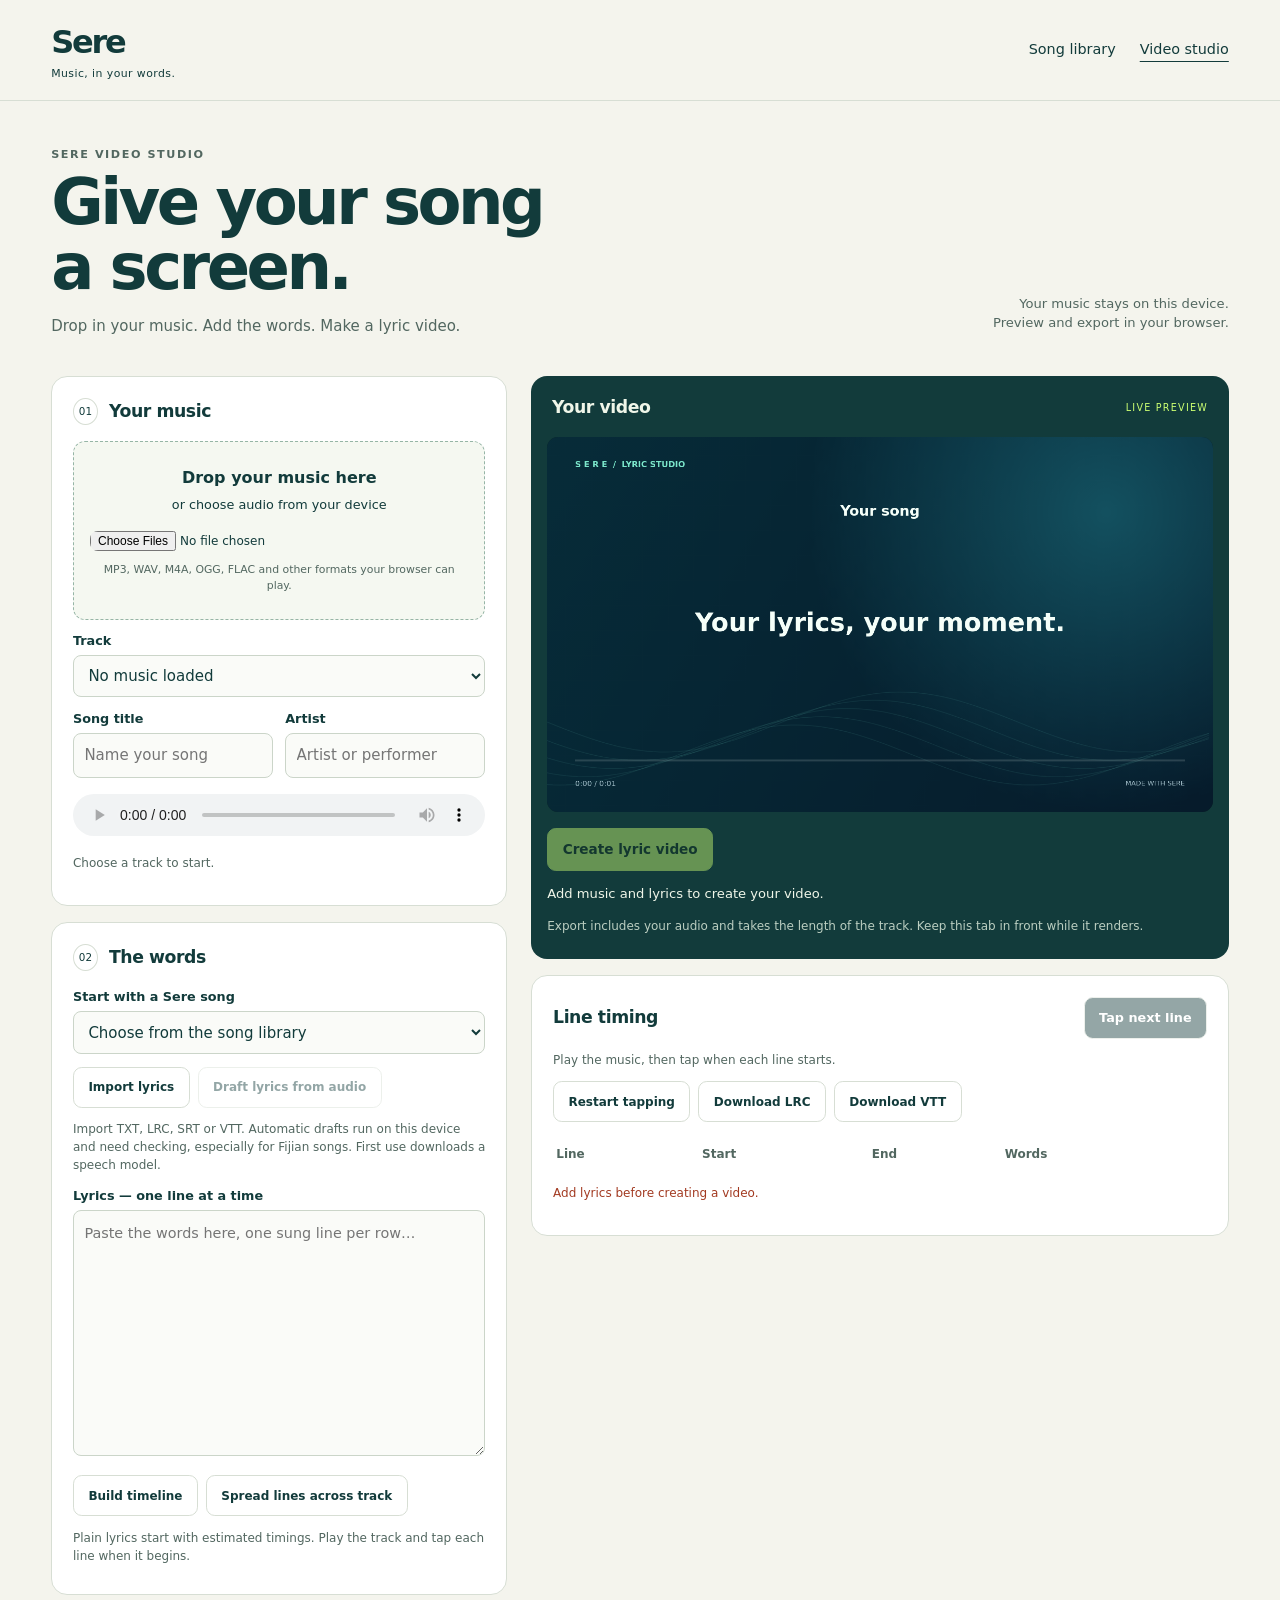
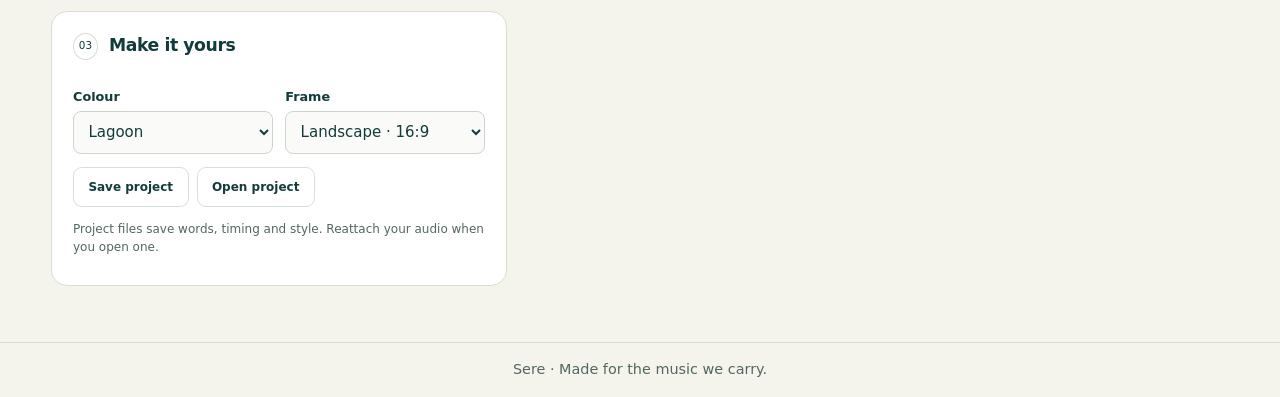
==== studio.html @ 590a43fd "Add local Sere lyric-video studio and searchable song catalogue" ====
<!doctype html>
<html lang="en">
<head><meta charset="utf-8"><meta name="viewport" content="width=device-width,initial-scale=1"><meta name="description" content="Make a lyric video from your music with Sere. Add lyrics, sync the lines, and download your video."><title>Lyric Video Studio · Sere</title><link rel="stylesheet" href="studio.css"></head>
<body>
<a class="skip" href="#main">Skip to studio</a>
<header class="topbar"><a class="brand" href="index.html">Sere<span>Music, in your words.</span></a><nav aria-label="Main"><a href="index.html">Song library</a><a href="studio.html" aria-current="page">Video studio</a></nav></header>
<main id="main">
<div class="intro"><div><p class="eyebrow">SERE VIDEO STUDIO</p><h1>Give your song<br>a screen.</h1><p>Drop in your music. Add the words. Make a lyric video.</p></div><p class="local-note">Your music stays on this device.<br>Preview and export in your browser.</p></div>
<div class="workspace">
<section class="editor" aria-label="Music and lyrics">
<div class="panel"><div class="step-title"><span>01</span><h2>Your music</h2></div>
<div id="drop-zone" class="drop-zone"><label for="music-file"><strong>Drop your music here</strong><span>or choose audio from your device</span></label><input id="music-file" type="file" accept="audio/*,.mp3,.wav,.m4a,.ogg,.flac,.opus" multiple><p>MP3, WAV, M4A, OGG, FLAC and other formats your browser can play.</p></div>
<label for="queue">Track</label><select id="queue"><option value="">No music loaded</option></select>
<div class="fields"><div><label for="title">Song title</label><input id="title" maxlength="160" placeholder="Name your song"></div><div><label for="artist">Artist</label><input id="artist" maxlength="160" placeholder="Artist or performer"></div></div>
<audio id="track" controls preload="metadata" aria-label="Your music"></audio>
<p id="music-status" role="status">Choose a track to start.</p></div>
<div class="panel"><div class="step-title"><span>02</span><h2>The words</h2></div>
<label for="library-song">Start with a Sere song</label><select id="library-song"><option value="">Choose from the song library</option></select>
<div class="toolbar"><label class="file-button" for="lyrics-file">Import lyrics<input id="lyrics-file" type="file" accept=".txt,.lrc,.srt,.vtt,.json"></label><button id="transcribe" type="button" disabled>Draft lyrics from audio</button><button id="cancel-transcribe" type="button" hidden>Cancel transcription</button></div>
<p class="hint">Import TXT, LRC, SRT or VTT. Automatic drafts run on this device and need checking, especially for Fijian songs. First use downloads a speech model.</p>
<p id="transcribe-status" role="status"></p>
<label for="lyrics">Lyrics — one line at a time</label><textarea id="lyrics" rows="10" placeholder="Paste the words here, one sung line per row…" spellcheck="false"></textarea>
<p id="library-source" class="hint"></p>
<div class="toolbar"><button id="apply-lyrics" type="button">Build timeline</button><button id="spread" type="button">Spread lines across track</button></div>
<p class="hint" id="timing-note">Plain lyrics start with estimated timings. Play the track and tap each line when it begins.</p></div>
<div class="panel"><div class="step-title"><span>03</span><h2>Make it yours</h2></div>
<div class="fields"><div><label for="theme">Colour</label><select id="theme"><option value="lagoon">Lagoon</option><option value="sunset">Sunset</option><option value="midnight">Midnight</option></select></div><div><label for="aspect">Frame</label><select id="aspect"><option value="landscape">Landscape · 16:9</option><option value="portrait">Portrait · 9:16</option><option value="square">Square · 1:1</option></select></div></div>
<div class="toolbar"><button id="save-project" type="button">Save project</button><label class="file-button" for="project-file">Open project<input id="project-file" type="file" accept=".json"></label></div>
<p class="hint">Project files save words, timing and style. Reattach your audio when you open one.</p></div>
</section>
<section class="preview-column" aria-label="Video preview and export">
<div class="preview-card"><div class="preview-heading"><h2>Your video</h2><span>LIVE PREVIEW</span></div><div class="canvas-wrap"><canvas id="video-preview" width="1280" height="720" aria-label="Lyric video preview">Your browser needs canvas support to preview a lyric video.</canvas></div>
<div class="export-actions"><button id="export-video" class="primary" type="button" disabled>Create lyric video</button><button id="cancel-export" type="button" hidden>Cancel export</button><a id="download-video" class="primary" download hidden>Download video</a></div>
<progress id="export-progress" value="0" max="1" hidden aria-label="Video export progress"></progress><p id="export-status" role="status">Add music and lyrics to create your video.</p><p class="hint">Export includes your audio and takes the length of the track. Keep this tab in front while it renders.</p></div>
<div class="panel timeline-panel"><div class="timeline-heading"><h2>Line timing</h2><button id="tap" type="button" disabled>Tap next line</button></div><p id="tap-status" role="status">Play the music, then tap when each line starts.</p>
<div class="toolbar"><button id="reset-taps" type="button">Restart tapping</button><button id="download-lrc" type="button">Download LRC</button><button id="download-vtt" type="button">Download VTT</button></div>
<div class="table-scroll"><table><caption class="sr-only">Editable lyric line start and end times in minutes and seconds</caption><thead><tr><th scope="col">Line</th><th scope="col">Start</th><th scope="col">End</th><th scope="col">Words</th></tr></thead><tbody id="timeline"></tbody></table></div>
<p id="validation" role="status"></p></div>
</section></div>
</main><footer>Sere · Made for the music we carry.</footer>
<script src="songs.js"></script><script src="catalogue.js"></script><script type="module" src="studio.js"></script>
</body></html>
---- studio.css ----
@import url('style.css');
:root{--bg:#f4f4ed;--deep:#123b3b;--accent:#ccff72;--muted:#526760;--line:#d7ded4}
body{background:var(--bg);color:var(--deep);font:15px/1.5 system-ui,sans-serif}button,input,select,textarea{font:inherit}button,.file-button,.primary{cursor:pointer;border:1px solid var(--line);background:#fff;color:var(--deep);padding:.65rem .9rem;border-radius:.55rem;font-weight:650;text-decoration:none;display:inline-flex;align-items:center;justify-content:center;gap:.4rem}button:hover,.file-button:hover{background:#edf3e7}button:disabled{opacity:.45;cursor:not-allowed}button:focus-visible,a:focus-visible,input:focus-visible,select:focus-visible,textarea:focus-visible{outline:3px solid #f1855e;outline-offset:3px}[hidden]{display:none!important}
.topbar{display:flex;align-items:center;justify-content:space-between;padding:1.1rem clamp(1rem,4vw,4rem);background:var(--bg);color:var(--deep);border-bottom:1px solid var(--line)}.brand{font-weight:850;font-size:2rem;text-decoration:none;letter-spacing:-.07em;color:var(--deep)}.brand span{display:block;font-size:.68rem;letter-spacing:.04em;font-weight:500}.topbar nav{display:flex;gap:1.5rem}.topbar nav a{font-size:.9rem;text-decoration:none;color:var(--deep)}.topbar nav a[aria-current]{text-decoration:underline;text-underline-offset:.45rem}
main{max-width:1520px;padding:2.5rem clamp(1rem,4vw,4rem);margin:auto}.intro{display:flex;align-items:end;justify-content:space-between;margin-bottom:2rem;gap:2rem}.intro h1{font-size:clamp(2.4rem,5vw,4.8rem);line-height:1.01;letter-spacing:-.055em;margin:.4rem 0 1rem;font-weight:750}.intro p{color:var(--muted);margin:.4rem 0}.eyebrow{letter-spacing:.14em;font-size:.7rem;font-weight:750}.local-note{font-size:.82rem;text-align:right;padding-bottom:.3rem}.workspace{display:grid;grid-template-columns:minmax(280px,.85fr) minmax(400px,1.3fr);gap:1.5rem;align-items:start}.editor{display:grid;gap:1rem}.panel{background:#fff;border:1px solid var(--line);border-radius:1rem;padding:1.3rem}.step-title{display:flex;align-items:center;gap:.7rem;margin-bottom:1rem}.step-title span{font-size:.65rem;border:1px solid var(--line);padding:.3rem;border-radius:50%}h2{font-size:1.08rem;letter-spacing:-.025em;margin:0}label{font-size:.8rem;margin:.7rem 0 .3rem;font-weight:650}input,select,textarea{background:#fafbf8;color:var(--deep);border:1px solid #cbd5c9;border-radius:.5rem;width:100%;padding:.65rem;min-width:0}textarea{resize:vertical;font-size:.9rem;line-height:1.55}.fields{display:grid;grid-template-columns:1fr 1fr;gap:.75rem}.drop-zone{border:1.5px dashed #96b5a6;background:#f5f8f1;padding:1.5rem 1rem;border-radius:.75rem;text-align:center}.drop-zone.dragging{background:#e1f3ce;border-color:var(--deep)}.drop-zone label{cursor:pointer;margin:0}.drop-zone strong{font-size:1rem}.drop-zone span{display:block;font-size:.8rem;font-weight:400;margin:.3rem}.drop-zone p{font-size:.68rem;color:var(--muted);margin:.65rem 0 0}.drop-zone input{margin-top:.75rem;font-size:.75rem;background:transparent;border:0;padding:0}audio{width:100%;margin-top:1rem;height:42px}.toolbar{display:flex;flex-wrap:wrap;gap:.5rem;margin:.8rem 0}.toolbar button,.file-button{font-size:.75rem}.file-button{margin:0;position:relative;overflow:hidden}.file-button input{position:absolute;opacity:0;width:100%;height:100%;inset:0;cursor:pointer}.file-button:focus-within{outline:3px solid #f1855e;outline-offset:2px}.hint{font-size:.75rem;color:var(--muted);margin:.5rem 0}.preview-column{display:grid;gap:1rem;position:sticky;top:1rem}.preview-card{border-radius:1rem;background:var(--deep);padding:1rem;color:#f0f6e9}.preview-heading{display:flex;align-items:center;justify-content:space-between;margin:.2rem .3rem 1rem}.preview-heading span{font-size:.6rem;letter-spacing:.13em;color:var(--accent)}.canvas-wrap{background:#0b2424;border-radius:.7rem;overflow:hidden;display:flex;justify-content:center;min-height:180px}canvas{display:block;width:100%;height:auto;max-height:65vh;object-fit:contain}.export-actions{display:flex;flex-wrap:wrap;gap:.6rem;margin:1rem 0 .5rem}.primary{background:var(--accent);border-color:var(--accent);color:#163322;font-size:.85rem}.primary:hover{background:#b8ed5c}.preview-card .hint{color:#bbcec1}.preview-card #export-status{font-size:.82rem;min-height:1.4em}progress{width:100%;accent-color:var(--accent)}.timeline-heading{display:flex;align-items:center;justify-content:space-between;gap:.6rem}.timeline-heading button{background:var(--deep);color:#fff;font-size:.8rem}.timeline-panel p{font-size:.75rem;color:var(--muted)}.table-scroll{overflow:auto;max-height:330px}table{width:100%;border-collapse:collapse;font-size:.75rem;text-align:left}th{position:sticky;top:0;background:#fff;z-index:1;font-weight:600;color:var(--muted);padding:.6rem .2rem}td{padding:.3rem .15rem;border-top:1px solid #edf0e9}td input{font-size:.72rem;padding:.4rem;width:5.7rem}td .line-words{width:100%;min-width:7rem}td button{padding:.3rem .45rem;font-size:.7rem}tr.active{background:#eaf6d8}tr.tapped{border-left:3px solid #21845f}#validation:not(:empty){color:#a23a21}#music-status{font-size:.75rem;color:var(--muted)}#transcribe-status{font-size:.75rem;min-height:0}footer{border-top:1px solid var(--line);margin-top:1rem;color:var(--muted)}.sr-only{position:absolute;width:1px;height:1px;overflow:hidden;clip:rect(0,0,0,0)}
@media(max-width:980px){.workspace{grid-template-columns:1fr 1fr;gap:1rem}main{padding:1.5rem 1rem}.panel{padding:1rem}.preview-column{position:static}}@media(max-width:720px){.workspace{grid-template-columns:1fr}.intro{align-items:start}.local-note{display:none}.topbar{padding:1rem}.topbar nav{gap:1rem}.topbar nav a{font-size:.78rem}.preview-column{position:static}.intro h1{font-size:3rem}.intro{margin-bottom:1.5rem}.preview-card{order:0}.fields{gap:.5rem}canvas{max-height:60vh}}
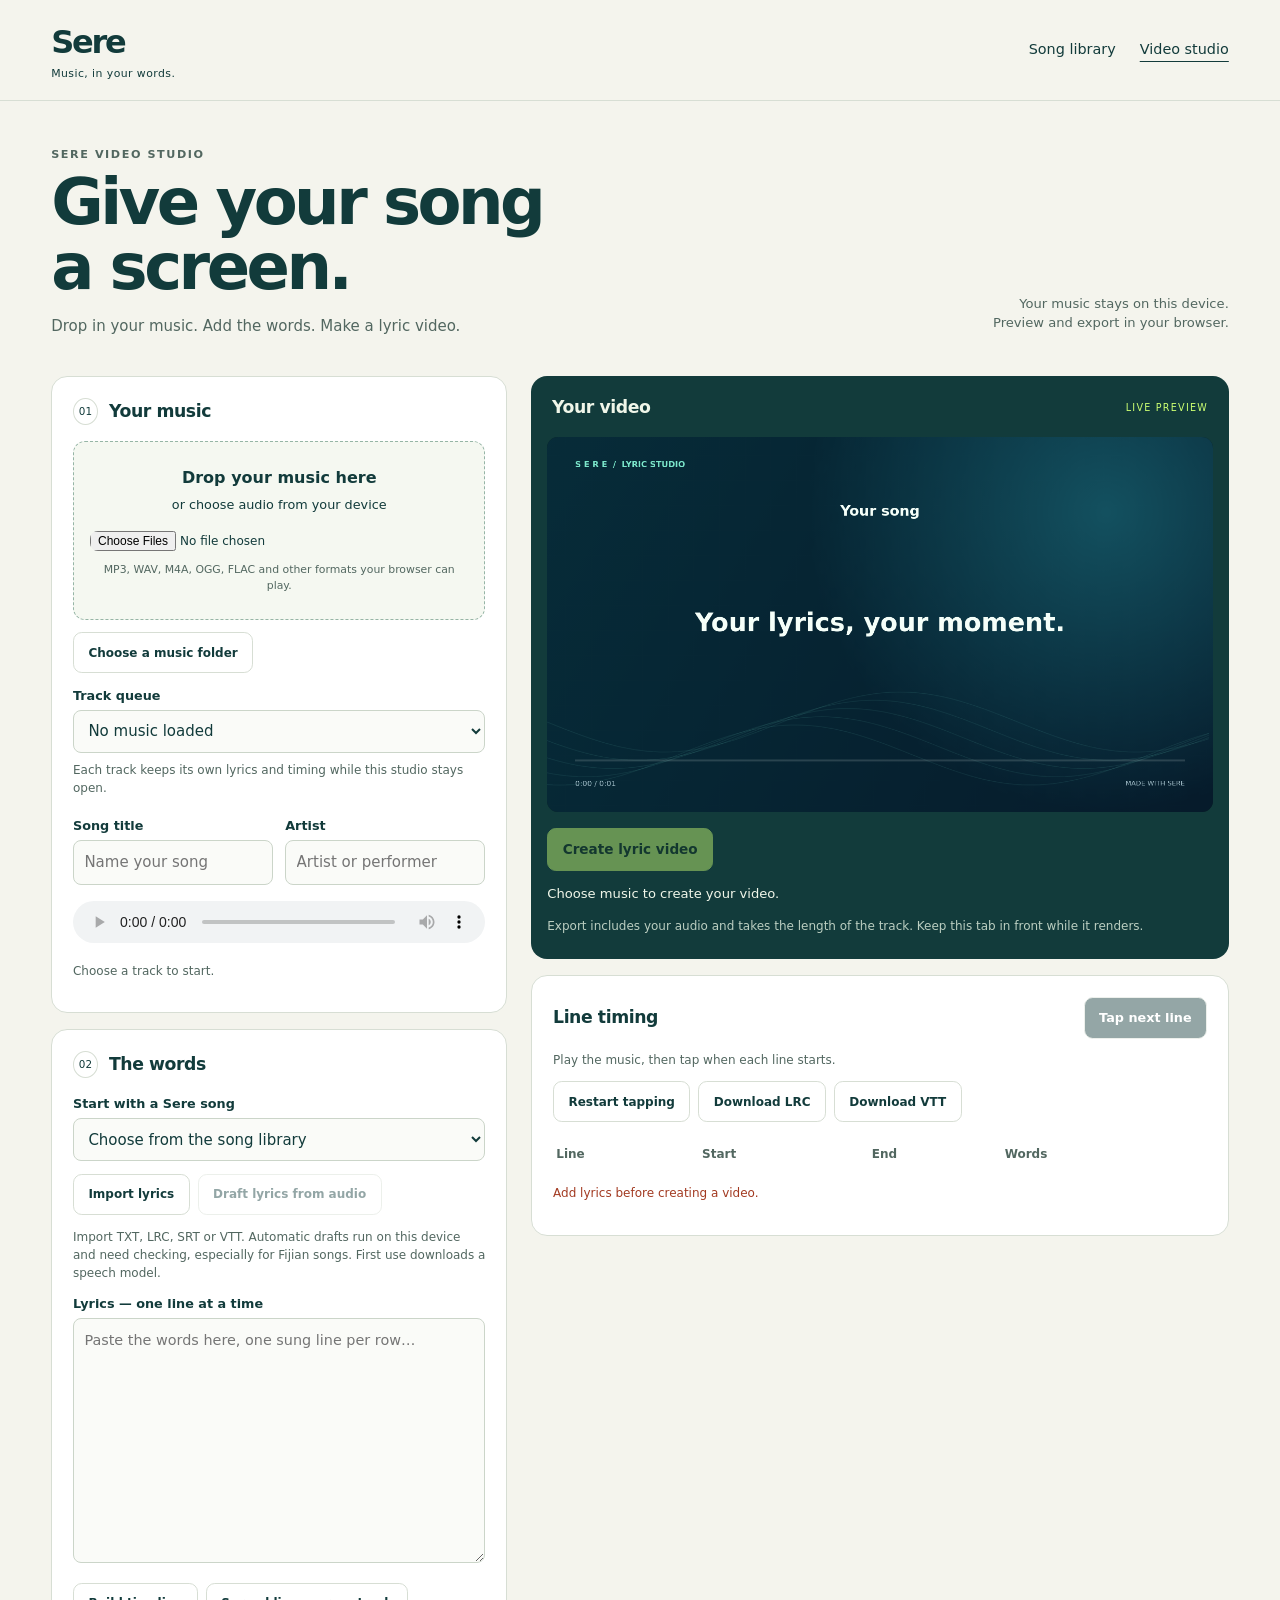
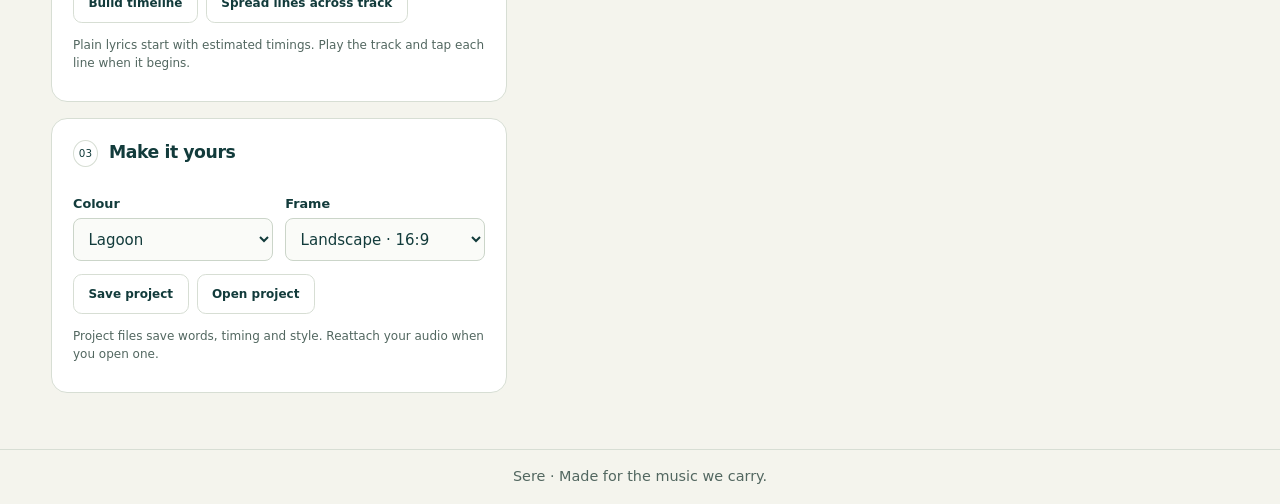
==== commit 30fcc2fe: "Finalize seekable audio-backed videos and isolated track projects" ====
--- a/studio.html
+++ b/studio.html
@@ -10,7 +10,8 @@
 <section class="editor" aria-label="Music and lyrics">
 <div class="panel"><div class="step-title"><span>01</span><h2>Your music</h2></div>
 <div id="drop-zone" class="drop-zone"><label for="music-file"><strong>Drop your music here</strong><span>or choose audio from your device</span></label><input id="music-file" type="file" accept="audio/*,.mp3,.wav,.m4a,.ogg,.flac,.opus" multiple><p>MP3, WAV, M4A, OGG, FLAC and other formats your browser can play.</p></div>
-<label for="queue">Track</label><select id="queue"><option value="">No music loaded</option></select>
+<div class="toolbar"><label class="file-button" for="music-folder">Choose a music folder<input id="music-folder" type="file" accept="audio/*" webkitdirectory multiple></label></div>
+<label for="queue">Track queue</label><select id="queue"><option value="">No music loaded</option></select><p class="hint">Each track keeps its own lyrics and timing while this studio stays open.</p>
 <div class="fields"><div><label for="title">Song title</label><input id="title" maxlength="160" placeholder="Name your song"></div><div><label for="artist">Artist</label><input id="artist" maxlength="160" placeholder="Artist or performer"></div></div>
 <audio id="track" controls preload="metadata" aria-label="Your music"></audio>
 <p id="music-status" role="status">Choose a track to start.</p></div>
@@ -19,7 +20,7 @@
 <div class="toolbar"><label class="file-button" for="lyrics-file">Import lyrics<input id="lyrics-file" type="file" accept=".txt,.lrc,.srt,.vtt,.json"></label><button id="transcribe" type="button" disabled>Draft lyrics from audio</button><button id="cancel-transcribe" type="button" hidden>Cancel transcription</button></div>
 <p class="hint">Import TXT, LRC, SRT or VTT. Automatic drafts run on this device and need checking, especially for Fijian songs. First use downloads a speech model.</p>
 <p id="transcribe-status" role="status"></p>
-<label for="lyrics">Lyrics — one line at a time</label><textarea id="lyrics" rows="10" placeholder="Paste the words here, one sung line per row…" spellcheck="false"></textarea>
+<label for="lyrics">Lyrics — one line at a time</label><textarea id="lyrics" rows="10" maxlength="200000" placeholder="Paste the words here, one sung line per row…" spellcheck="false"></textarea>
 <p id="library-source" class="hint"></p>
 <div class="toolbar"><button id="apply-lyrics" type="button">Build timeline</button><button id="spread" type="button">Spread lines across track</button></div>
 <p class="hint" id="timing-note">Plain lyrics start with estimated timings. Play the track and tap each line when it begins.</p></div>
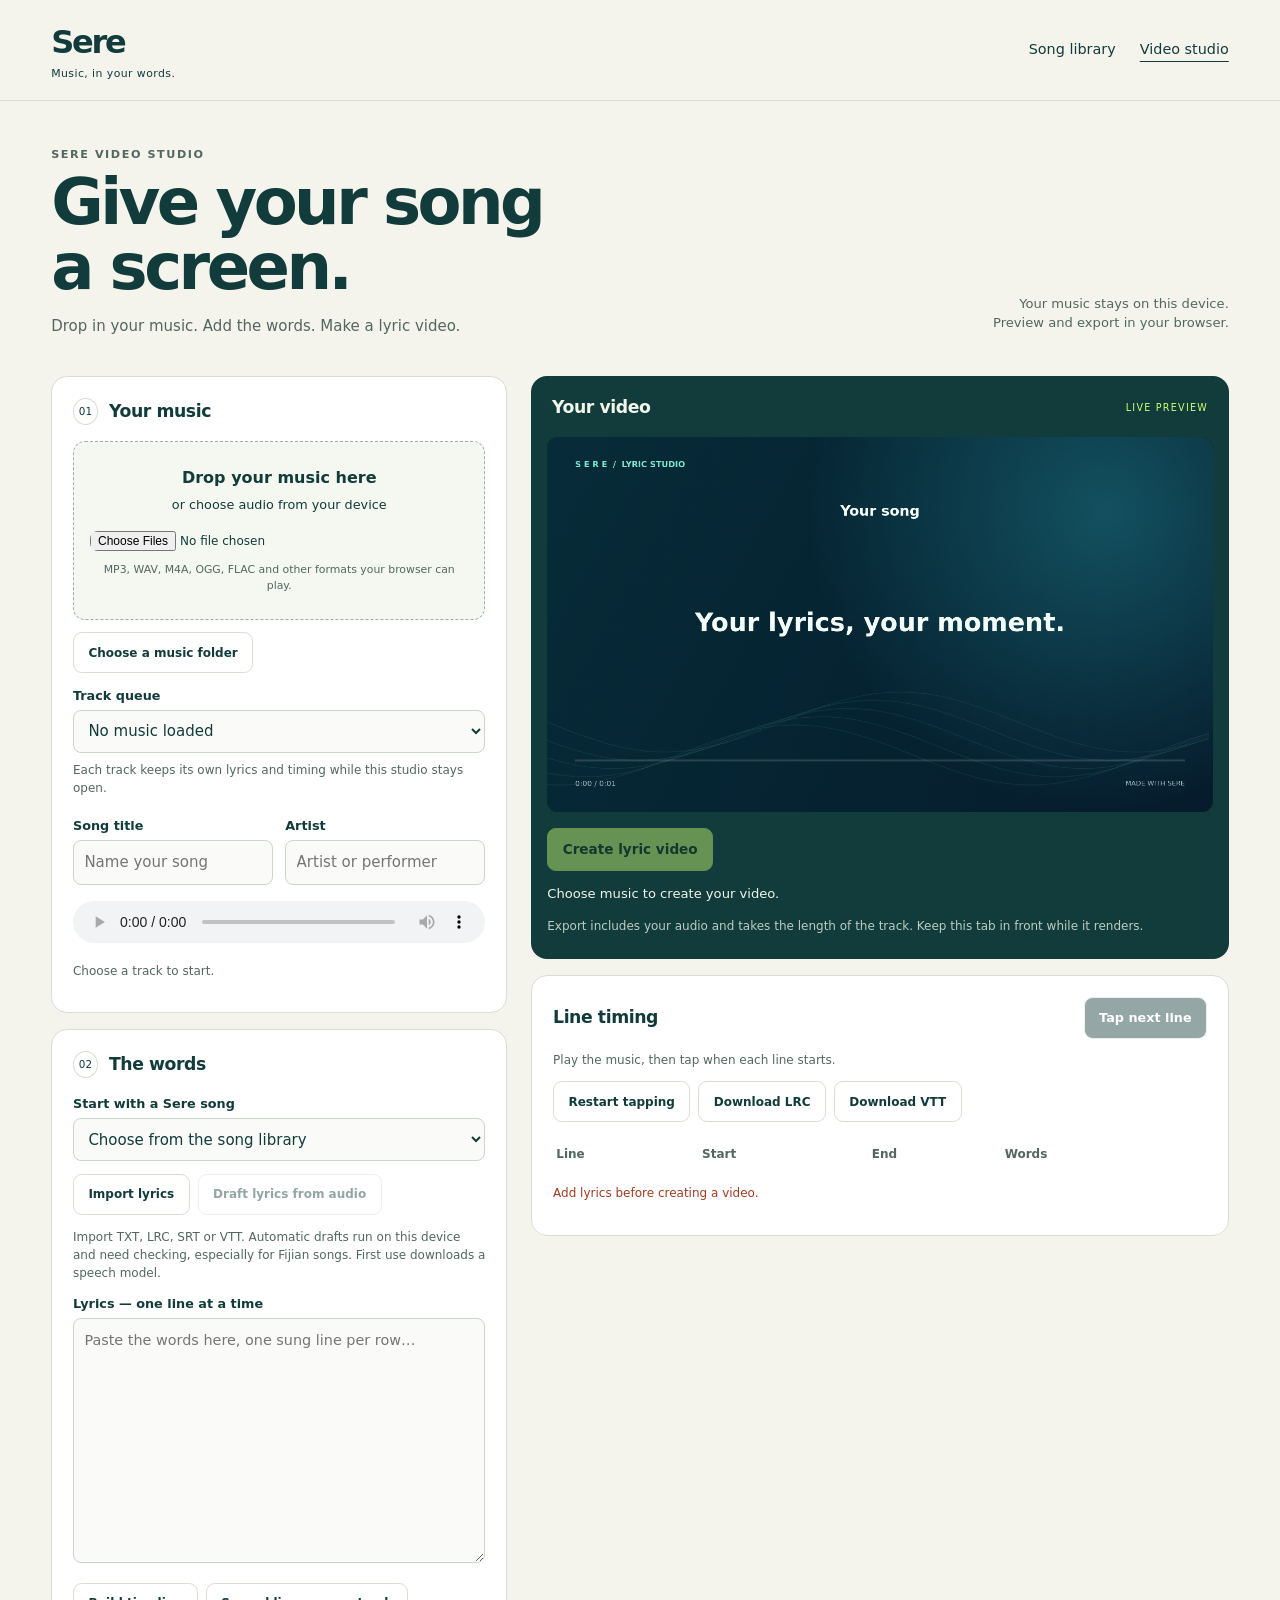
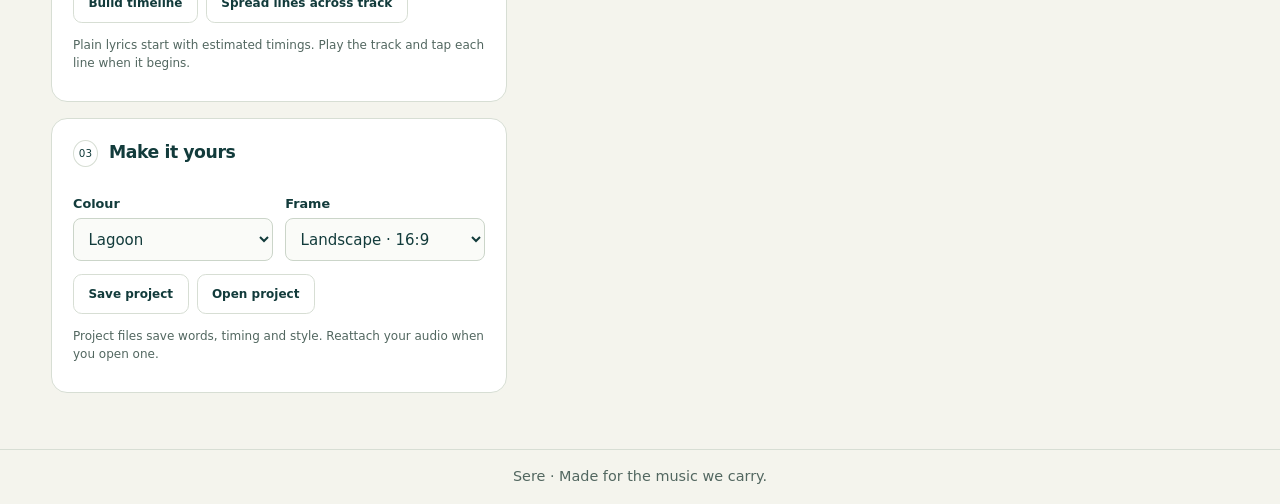
==== commit e708c6de: "Expand the Fijian source catalogue and add curated recording imports" ====
--- a/studio.html
+++ b/studio.html
@@ -17,6 +17,7 @@
 <p id="music-status" role="status">Choose a track to start.</p></div>
 <div class="panel"><div class="step-title"><span>02</span><h2>The words</h2></div>
 <label for="library-song">Start with a Sere song</label><select id="library-song"><option value="">Choose from the song library</option></select>
+<div id="source-audio-panel" hidden><label for="source-audio">Available source recordings</label><select id="source-audio"></select><div class="toolbar"><button id="use-source-audio" type="button">Load source recording</button><button id="cancel-source-audio" type="button" hidden>Cancel loading</button></div><p class="hint">Vocal and accompaniment versions are labelled separately. A source must allow browser access to load here; its original link stays available below.</p></div>
 <div class="toolbar"><label class="file-button" for="lyrics-file">Import lyrics<input id="lyrics-file" type="file" accept=".txt,.lrc,.srt,.vtt,.json"></label><button id="transcribe" type="button" disabled>Draft lyrics from audio</button><button id="cancel-transcribe" type="button" hidden>Cancel transcription</button></div>
 <p class="hint">Import TXT, LRC, SRT or VTT. Automatic drafts run on this device and need checking, especially for Fijian songs. First use downloads a speech model.</p>
 <p id="transcribe-status" role="status"></p>
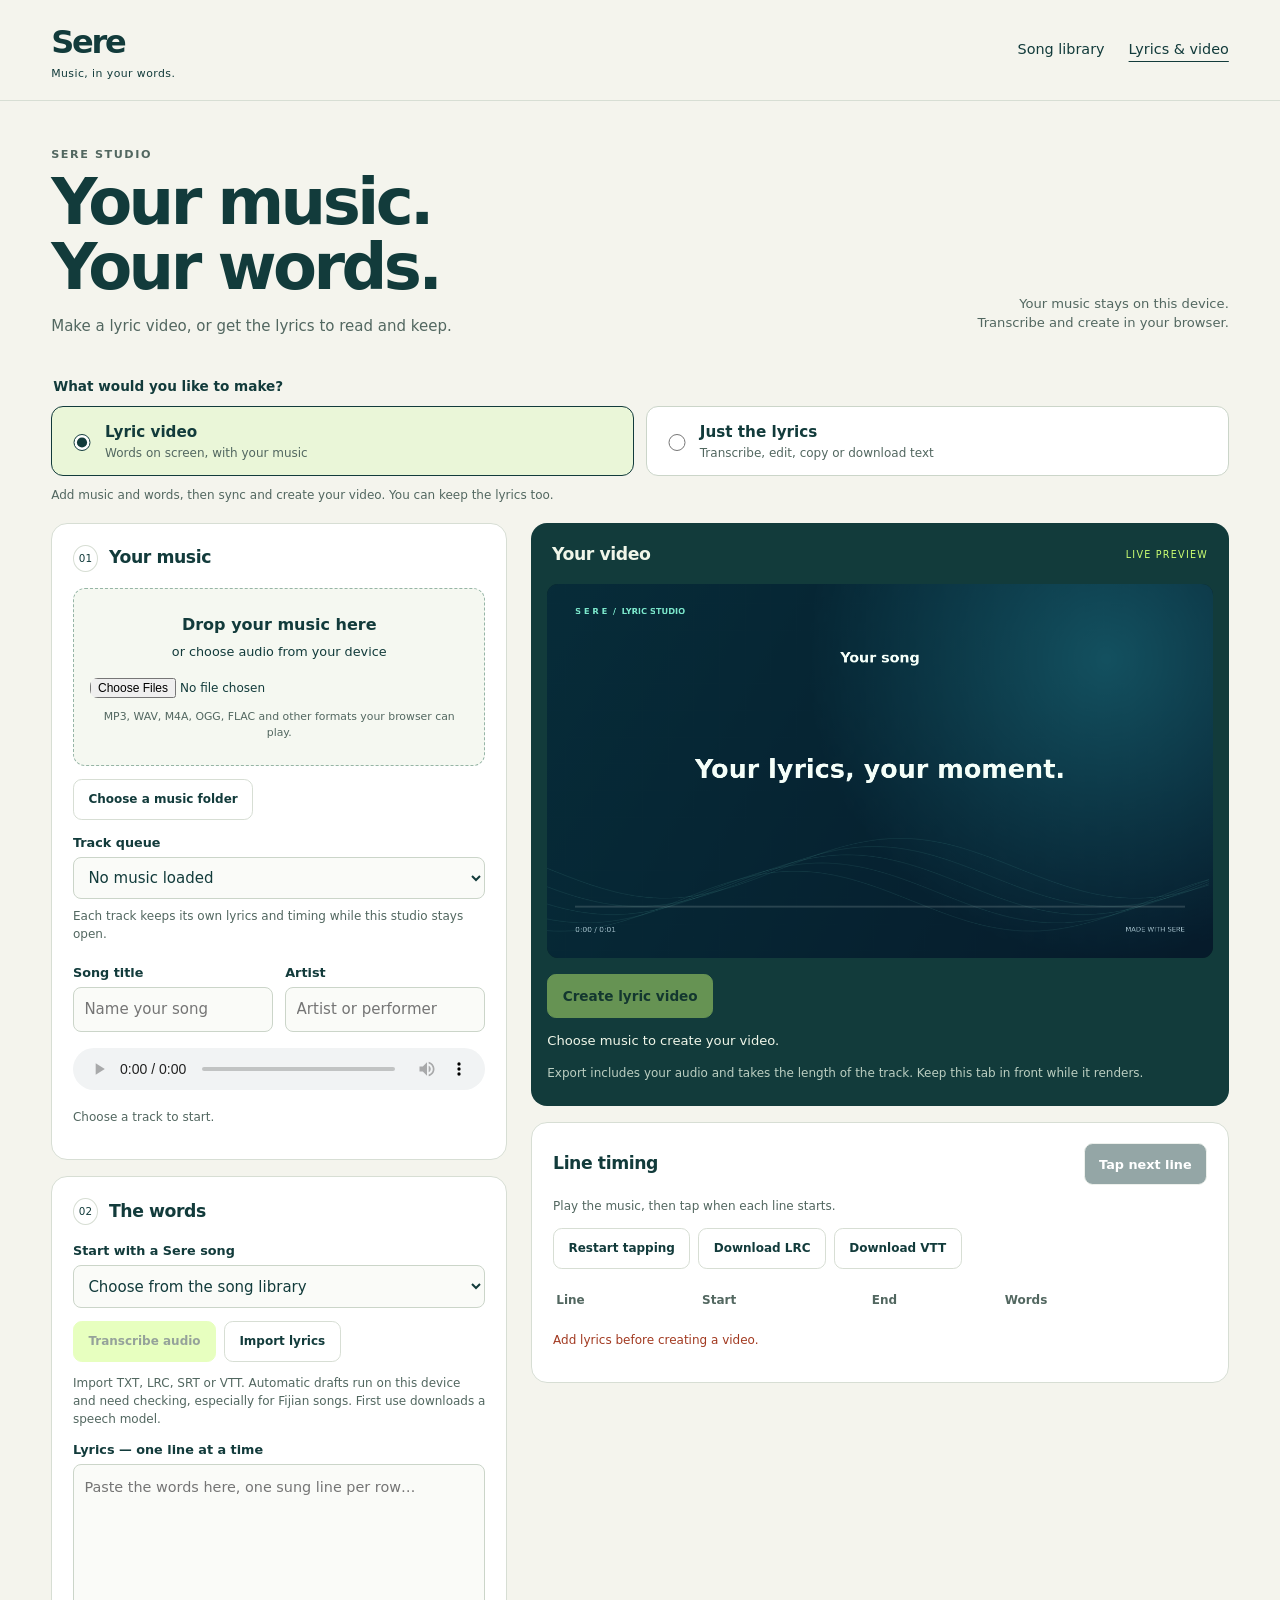
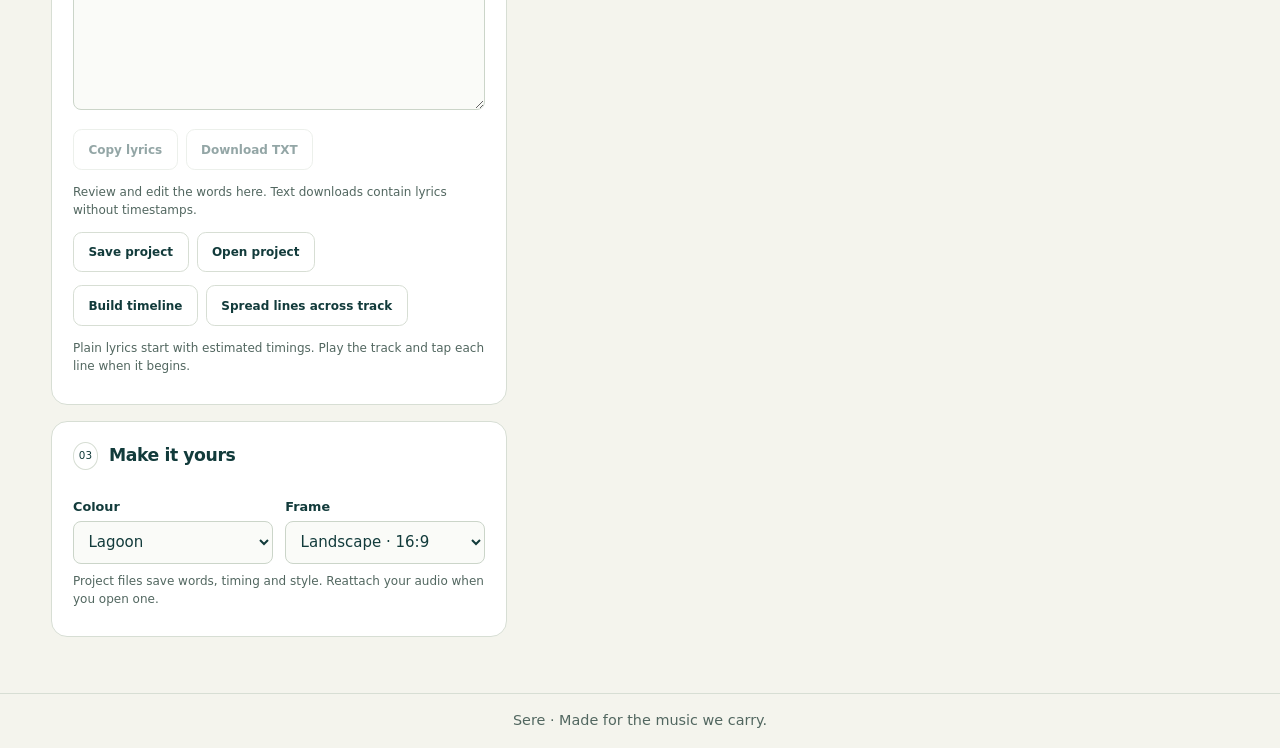
==== commit 8bdb6b99: "Add lyrics-only transcription mode with copy and TXT downloads" ====
--- a/studio.html
+++ b/studio.html
@@ -1,11 +1,13 @@
 <!doctype html>
 <html lang="en">
-<head><meta charset="utf-8"><meta name="viewport" content="width=device-width,initial-scale=1"><meta name="description" content="Make a lyric video from your music with Sere. Add lyrics, sync the lines, and download your video."><title>Lyric Video Studio · Sere</title><link rel="stylesheet" href="studio.css"></head>
+<head><meta charset="utf-8"><meta name="viewport" content="width=device-width,initial-scale=1"><meta name="description" content="Turn your music into a lyric video, or transcribe, edit and download just the lyrics with Sere."><title>Lyrics & Video Studio · Sere</title><link rel="stylesheet" href="studio.css"></head>
 <body>
 <a class="skip" href="#main">Skip to studio</a>
-<header class="topbar"><a class="brand" href="index.html">Sere<span>Music, in your words.</span></a><nav aria-label="Main"><a href="index.html">Song library</a><a href="studio.html" aria-current="page">Video studio</a></nav></header>
+<header class="topbar"><a class="brand" href="index.html">Sere<span>Music, in your words.</span></a><nav aria-label="Main"><a href="index.html">Song library</a><a href="studio.html" aria-current="page">Lyrics & video</a></nav></header>
 <main id="main">
-<div class="intro"><div><p class="eyebrow">SERE VIDEO STUDIO</p><h1>Give your song<br>a screen.</h1><p>Drop in your music. Add the words. Make a lyric video.</p></div><p class="local-note">Your music stays on this device.<br>Preview and export in your browser.</p></div>
+<div class="intro"><div><p class="eyebrow">SERE STUDIO</p><h1>Your music.<br>Your words.</h1><p>Make a lyric video, or get the lyrics to read and keep.</p></div><p class="local-note">Your music stays on this device.<br>Transcribe and create in your browser.</p></div>
+<fieldset class="output-choice"><legend>What would you like to make?</legend><label><input type="radio" name="output" value="video" checked><span><strong>Lyric video</strong><small>Words on screen, with your music</small></span></label><label><input type="radio" name="output" value="lyrics"><span><strong>Just the lyrics</strong><small>Transcribe, edit, copy or download text</small></span></label></fieldset>
+<p id="mode-status" class="hint" role="status">Add music and words, then sync and create your video. You can keep the lyrics too.</p>
 <div class="workspace">
 <section class="editor" aria-label="Music and lyrics">
 <div class="panel"><div class="step-title"><span>01</span><h2>Your music</h2></div>
@@ -18,19 +20,22 @@
 <div class="panel"><div class="step-title"><span>02</span><h2>The words</h2></div>
 <label for="library-song">Start with a Sere song</label><select id="library-song"><option value="">Choose from the song library</option></select>
 <div id="source-audio-panel" hidden><label for="source-audio">Available source recordings</label><select id="source-audio"></select><div class="toolbar"><button id="use-source-audio" type="button">Load source recording</button><button id="cancel-source-audio" type="button" hidden>Cancel loading</button></div><p class="hint">Vocal and accompaniment versions are labelled separately. A source must allow browser access to load here; its original link stays available below.</p></div>
-<div class="toolbar"><label class="file-button" for="lyrics-file">Import lyrics<input id="lyrics-file" type="file" accept=".txt,.lrc,.srt,.vtt,.json"></label><button id="transcribe" type="button" disabled>Draft lyrics from audio</button><button id="cancel-transcribe" type="button" hidden>Cancel transcription</button></div>
+<div class="toolbar"><button id="transcribe" class="primary" type="button" disabled>Transcribe audio</button><button id="cancel-transcribe" type="button" hidden>Cancel transcription</button><label class="file-button" for="lyrics-file">Import lyrics<input id="lyrics-file" type="file" accept=".txt,.lrc,.srt,.vtt,.json"></label></div>
 <p class="hint">Import TXT, LRC, SRT or VTT. Automatic drafts run on this device and need checking, especially for Fijian songs. First use downloads a speech model.</p>
 <p id="transcribe-status" role="status"></p>
 <label for="lyrics">Lyrics — one line at a time</label><textarea id="lyrics" rows="10" maxlength="200000" placeholder="Paste the words here, one sung line per row…" spellcheck="false"></textarea>
+<div class="toolbar"><button id="copy-lyrics" type="button" disabled>Copy lyrics</button><button id="download-lyrics" type="button" disabled>Download TXT</button></div>
+<p id="lyrics-status" class="hint" role="status">Review and edit the words here. Text downloads contain lyrics without timestamps.</p>
+<textarea id="copy-fallback" rows="4" readonly hidden aria-label="Lyrics ready to copy" spellcheck="false"></textarea>
 <p id="library-source" class="hint"></p>
-<div class="toolbar"><button id="apply-lyrics" type="button">Build timeline</button><button id="spread" type="button">Spread lines across track</button></div>
-<p class="hint" id="timing-note">Plain lyrics start with estimated timings. Play the track and tap each line when it begins.</p></div>
-<div class="panel"><div class="step-title"><span>03</span><h2>Make it yours</h2></div>
+<div class="toolbar"><button id="save-project" type="button">Save project</button><label class="file-button" for="project-file">Open project<input id="project-file" type="file" accept=".json"></label></div>
+<div class="toolbar" data-video-only><button id="apply-lyrics" type="button">Build timeline</button><button id="spread" type="button">Spread lines across track</button></div>
+<p class="hint" id="timing-note" data-video-only>Plain lyrics start with estimated timings. Play the track and tap each line when it begins.</p></div>
+<div class="panel" data-video-only><div class="step-title"><span>03</span><h2>Make it yours</h2></div>
 <div class="fields"><div><label for="theme">Colour</label><select id="theme"><option value="lagoon">Lagoon</option><option value="sunset">Sunset</option><option value="midnight">Midnight</option></select></div><div><label for="aspect">Frame</label><select id="aspect"><option value="landscape">Landscape · 16:9</option><option value="portrait">Portrait · 9:16</option><option value="square">Square · 1:1</option></select></div></div>
-<div class="toolbar"><button id="save-project" type="button">Save project</button><label class="file-button" for="project-file">Open project<input id="project-file" type="file" accept=".json"></label></div>
 <p class="hint">Project files save words, timing and style. Reattach your audio when you open one.</p></div>
 </section>
-<section class="preview-column" aria-label="Video preview and export">
+<section class="preview-column" aria-label="Video preview and export" data-video-only>
 <div class="preview-card"><div class="preview-heading"><h2>Your video</h2><span>LIVE PREVIEW</span></div><div class="canvas-wrap"><canvas id="video-preview" width="1280" height="720" aria-label="Lyric video preview">Your browser needs canvas support to preview a lyric video.</canvas></div>
 <div class="export-actions"><button id="export-video" class="primary" type="button" disabled>Create lyric video</button><button id="cancel-export" type="button" hidden>Cancel export</button><a id="download-video" class="primary" download hidden>Download video</a></div>
 <progress id="export-progress" value="0" max="1" hidden aria-label="Video export progress"></progress><p id="export-status" role="status">Add music and lyrics to create your video.</p><p class="hint">Export includes your audio and takes the length of the track. Keep this tab in front while it renders.</p></div>
--- a/studio.css
+++ b/studio.css
@@ -1,4 +1,5 @@
 @import url('style.css');
+.output-choice{display:flex;flex-wrap:wrap;gap:.75rem;border:0;padding:0;margin:0 0 .6rem;min-width:0}.output-choice legend{font-size:.85rem;font-weight:650;margin-bottom:.6rem}.output-choice label{display:flex;align-items:center;gap:.7rem;flex:1;min-width:230px;border:1px solid #cbd5c9;border-radius:.75rem;background:white;padding:.85rem 1rem;margin:0;cursor:pointer}.output-choice label:has(input:checked){border-color:#123b3b;background:#eaf6d8}.output-choice input{width:1.1rem;height:1.1rem;flex:none;accent-color:#123b3b}.output-choice strong,.output-choice small{display:block}.output-choice strong{font-size:.95rem}.output-choice small{font-size:.75rem;font-weight:400;color:#526760}.lyrics-only{grid-template-columns:1fr!important}.lyrics-only .editor{grid-template-columns:minmax(280px,.8fr) minmax(350px,1.2fr);align-items:start}#mode-status{margin-bottom:1.2rem}#lyrics-status{min-height:1.5em}@media(max-width:720px){.lyrics-only .editor{grid-template-columns:1fr}.output-choice label{min-width:0;flex-basis:100%}}
 :root{--bg:#f4f4ed;--deep:#123b3b;--accent:#ccff72;--muted:#526760;--line:#d7ded4}
 body{background:var(--bg);color:var(--deep);font:15px/1.5 system-ui,sans-serif}button,input,select,textarea{font:inherit}button,.file-button,.primary{cursor:pointer;border:1px solid var(--line);background:#fff;color:var(--deep);padding:.65rem .9rem;border-radius:.55rem;font-weight:650;text-decoration:none;display:inline-flex;align-items:center;justify-content:center;gap:.4rem}button:hover,.file-button:hover{background:#edf3e7}button:disabled{opacity:.45;cursor:not-allowed}button:focus-visible,a:focus-visible,input:focus-visible,select:focus-visible,textarea:focus-visible{outline:3px solid #f1855e;outline-offset:3px}[hidden]{display:none!important}
 .topbar{display:flex;align-items:center;justify-content:space-between;padding:1.1rem clamp(1rem,4vw,4rem);background:var(--bg);color:var(--deep);border-bottom:1px solid var(--line)}.brand{font-weight:850;font-size:2rem;text-decoration:none;letter-spacing:-.07em;color:var(--deep)}.brand span{display:block;font-size:.68rem;letter-spacing:.04em;font-weight:500}.topbar nav{display:flex;gap:1.5rem}.topbar nav a{font-size:.9rem;text-decoration:none;color:var(--deep)}.topbar nav a[aria-current]{text-decoration:underline;text-underline-offset:.45rem}
